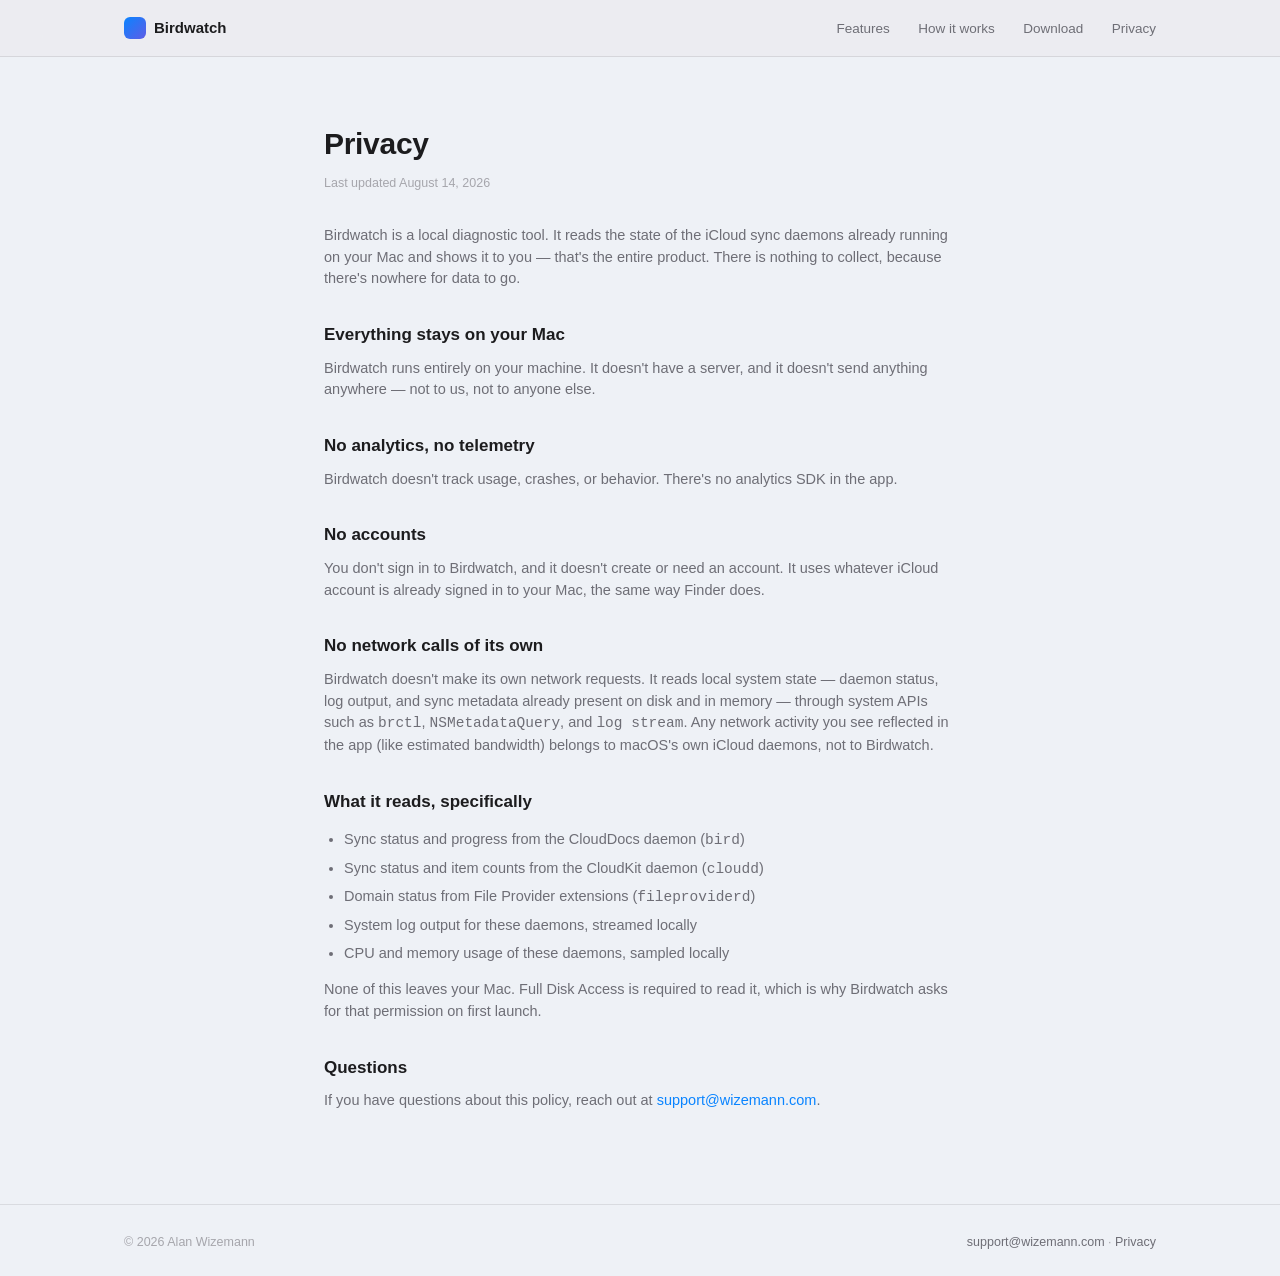
==== site/privacy.html @ 807b48af "Birdwatch — a macOS iCloud sync monitor Native SwiftUI utility (Swift 6.2, strict concurrency) that " ====
<!doctype html>
<html lang="en">
<head>
<meta charset="utf-8">
<meta name="viewport" content="width=device-width, initial-scale=1">
<title>Privacy — Birdwatch</title>
<meta name="description" content="Birdwatch's privacy policy: everything stays on your Mac, no analytics, no accounts, no network calls of its own.">
<link rel="stylesheet" href="styles.css">
</head>
<body>

<div class="topnav">
  <div class="wrap">
    <a class="brand" href="index.html">
      <span class="brand-mark"></span>
      Birdwatch
    </a>
    <nav>
      <a href="index.html#features">Features</a>
      <a href="index.html#honesty">How it works</a>
      <a href="index.html#download">Download</a>
      <a href="privacy.html">Privacy</a>
    </nav>
  </div>
</div>

<div class="doc">
  <h1>Privacy</h1>
  <p class="updated">Last updated August 14, 2026</p>

  <p>
    Birdwatch is a local diagnostic tool. It reads the state of the iCloud sync daemons already
    running on your Mac and shows it to you — that's the entire product. There is nothing to
    collect, because there's nowhere for data to go.
  </p>

  <h2>Everything stays on your Mac</h2>
  <p>
    Birdwatch runs entirely on your machine. It doesn't have a server, and it doesn't send
    anything anywhere — not to us, not to anyone else.
  </p>

  <h2>No analytics, no telemetry</h2>
  <p>
    Birdwatch doesn't track usage, crashes, or behavior. There's no analytics SDK in the app.
  </p>

  <h2>No accounts</h2>
  <p>
    You don't sign in to Birdwatch, and it doesn't create or need an account. It uses whatever
    iCloud account is already signed in to your Mac, the same way Finder does.
  </p>

  <h2>No network calls of its own</h2>
  <p>
    Birdwatch doesn't make its own network requests. It reads local system state — daemon
    status, log output, and sync metadata already present on disk and in memory — through
    system APIs such as <code>brctl</code>, <code>NSMetadataQuery</code>, and <code>log
    stream</code>. Any network activity you see reflected in the app (like estimated bandwidth)
    belongs to macOS's own iCloud daemons, not to Birdwatch.
  </p>

  <h2>What it reads, specifically</h2>
  <ul>
    <li>Sync status and progress from the CloudDocs daemon (<code>bird</code>)</li>
    <li>Sync status and item counts from the CloudKit daemon (<code>cloudd</code>)</li>
    <li>Domain status from File Provider extensions (<code>fileproviderd</code>)</li>
    <li>System log output for these daemons, streamed locally</li>
    <li>CPU and memory usage of these daemons, sampled locally</li>
  </ul>
  <p>
    None of this leaves your Mac. Full Disk Access is required to read it, which is why
    Birdwatch asks for that permission on first launch.
  </p>

  <h2>Questions</h2>
  <p>
    If you have questions about this policy, reach out at
    <a href="mailto:support@wizemann.com">support@wizemann.com</a>.
  </p>
</div>

<footer>
  <div class="wrap">
    <div>© 2026 Alan Wizemann</div>
    <div>
      <a href="mailto:support@wizemann.com">support@wizemann.com</a>
      · <a href="privacy.html">Privacy</a>
    </div>
  </div>
</footer>

</body>
</html>
---- site/styles.css ----
:root {
  --wall: #eef1f6;
  --win: #ffffff;
  --panel: rgba(236,236,240,.85);
  --fg: #1c1c1e;
  --fg2: #6e6e76;
  --fg3: #a6a6ac;
  --line: rgba(0,0,0,.09);
  --card: #ffffff;
  --cardline: rgba(0,0,0,.07);
  --hover: rgba(0,0,0,.05);
  --accent: #0a84ff;
  --accent-fg: #ffffff;
  --success: #34c759;
  --warning: #ff9f0a;
  --error: #ff453a;
  --console-bg: #0b0b0f;
  --shadow-card: 0 12px 30px -14px rgba(0,0,0,.18);
  --shadow-window: 0 32px 80px -20px rgba(0,0,0,.25);
  --radius-lg: 12px;
  --radius-md: 9px;
  --radius-sm: 6px;
  --font-sans: -apple-system, BlinkMacSystemFont, "Helvetica Neue", "Segoe UI", Arial, sans-serif;
  --font-mono: ui-monospace, Menlo, monospace;
}

@media (prefers-color-scheme: dark) {
  :root {
    --wall: #191922;
    --win: #1d1d21;
    --panel: rgba(38,38,42,.82);
    --fg: #f2f2f5;
    --fg2: #9a9aa0;
    --fg3: #68686e;
    --line: rgba(255,255,255,.09);
    --card: #28282d;
    --cardline: rgba(255,255,255,.08);
    --hover: rgba(255,255,255,.07);
    --shadow-card: 0 12px 30px -14px rgba(0,0,0,.5);
    --shadow-window: 0 32px 80px -20px rgba(0,0,0,.55);
  }
}

* { box-sizing: border-box; }

html, body {
  margin: 0;
  padding: 0;
}

body {
  font-family: var(--font-sans);
  background: var(--wall);
  color: var(--fg);
  line-height: 1.5;
  -webkit-font-smoothing: antialiased;
}

a { color: var(--accent); text-decoration: none; }
a:hover { text-decoration: underline; }

.wrap {
  max-width: 1080px;
  margin: 0 auto;
  padding: 0 24px;
}

/* Top nav */
.topnav {
  border-bottom: 0.5px solid var(--line);
  background: var(--panel);
  backdrop-filter: blur(20px);
  position: sticky;
  top: 0;
  z-index: 10;
}
.topnav .wrap {
  display: flex;
  align-items: center;
  justify-content: space-between;
  height: 56px;
}
.brand {
  display: flex;
  align-items: center;
  gap: 8px;
  font-weight: 700;
  font-size: 15px;
  color: var(--fg);
}
.brand:hover { text-decoration: none; }
.brand-mark {
  width: 22px;
  height: 22px;
  border-radius: 6px;
  background: linear-gradient(135deg, #0a84ff, #5e5ce6);
  flex-shrink: 0;
}
.topnav nav a {
  color: var(--fg2);
  font-size: 13.5px;
  font-weight: 500;
  margin-left: 24px;
}
.topnav nav a:hover { color: var(--fg); text-decoration: none; }

/* Hero */
.hero {
  padding: 72px 0 48px;
  text-align: center;
}
.hero h1 {
  font-size: clamp(32px, 5vw, 46px);
  font-weight: 700;
  letter-spacing: -0.5px;
  margin: 0 0 14px;
}
.hero .pitch {
  font-size: clamp(17px, 2.4vw, 20px);
  color: var(--fg2);
  font-weight: 500;
  margin: 0 auto 18px;
  max-width: 640px;
}
.hero p.sub {
  color: var(--fg2);
  max-width: 560px;
  margin: 0 auto 28px;
  font-size: 15px;
}
.hero-actions {
  display: flex;
  gap: 12px;
  justify-content: center;
  flex-wrap: wrap;
}

.btn {
  display: inline-flex;
  align-items: center;
  gap: 8px;
  padding: 11px 20px;
  border-radius: var(--radius-md);
  font-size: 14.5px;
  font-weight: 600;
  cursor: pointer;
  border: 0.5px solid transparent;
}
.btn:hover { text-decoration: none; }
.btn-primary {
  background: var(--accent);
  color: var(--accent-fg);
}
.btn-primary:hover { opacity: .92; }
.btn-secondary {
  background: var(--card);
  color: var(--fg);
  border-color: var(--cardline);
}
.btn-secondary:hover { background: var(--hover); }

/* Mock window illustration */
.mock-wrap {
  margin: 48px auto 0;
  max-width: 860px;
  filter: drop-shadow(0 0 0 transparent);
}
.mock-wrap svg {
  width: 100%;
  height: auto;
  display: block;
}

/* Sections */
section { padding: 56px 0; }
.section-head {
  text-align: center;
  max-width: 620px;
  margin: 0 auto 36px;
}
.section-head h2 {
  font-size: 28px;
  font-weight: 700;
  letter-spacing: -0.3px;
  margin: 0 0 10px;
}
.section-head p {
  color: var(--fg2);
  font-size: 15px;
  margin: 0;
}
.eyebrow {
  display: inline-block;
  font-size: 11px;
  font-weight: 700;
  letter-spacing: 0.5px;
  text-transform: uppercase;
  color: var(--accent);
  margin-bottom: 10px;
}

/* Feature grid */
.grid {
  display: grid;
  grid-template-columns: repeat(auto-fit, minmax(240px, 1fr));
  gap: 16px;
}
.card {
  background: var(--card);
  border: 0.5px solid var(--cardline);
  border-radius: var(--radius-lg);
  padding: 22px;
  box-shadow: var(--shadow-card);
}
.card .tile {
  width: 34px;
  height: 34px;
  border-radius: 9px;
  display: flex;
  align-items: center;
  justify-content: center;
  margin-bottom: 14px;
  color: #fff;
}
.card h3 {
  font-size: 15px;
  font-weight: 700;
  margin: 0 0 6px;
}
.card p {
  font-size: 13.5px;
  color: var(--fg2);
  margin: 0;
}
.badge {
  display: inline-block;
  font-size: 10px;
  font-weight: 700;
  letter-spacing: 0.4px;
  text-transform: uppercase;
  padding: 3px 7px;
  border-radius: 5px;
  margin-top: 10px;
}
.badge-blue { background: rgba(10,132,255,.14); color: var(--accent); }
.badge-purple { background: rgba(94,92,230,.14); color: #5e5ce6; }
.badge-teal { background: rgba(48,176,199,.14); color: #30b0c7; }

/* Honesty section */
.honesty {
  background: var(--win);
  border: 0.5px solid var(--line);
  border-radius: var(--radius-lg);
  padding: 40px;
  box-shadow: var(--shadow-window);
}
.honesty-grid {
  display: grid;
  grid-template-columns: 1fr 1fr 1fr;
  gap: 20px;
  margin-top: 24px;
}
.fidelity-row {
  border: 0.5px solid var(--cardline);
  border-radius: var(--radius-md);
  padding: 16px;
  background: var(--card);
}
.fidelity-row .dot {
  width: 8px;
  height: 8px;
  border-radius: 50%;
  display: inline-block;
  margin-right: 6px;
}
.fidelity-row h4 {
  font-size: 13.5px;
  font-weight: 700;
  margin: 0 0 6px;
  display: flex;
  align-items: center;
}
.fidelity-row p {
  font-size: 12.5px;
  color: var(--fg2);
  margin: 0;
}

/* Download */
.download-card {
  text-align: center;
  background: var(--win);
  border: 0.5px solid var(--line);
  border-radius: var(--radius-lg);
  padding: 48px 32px;
  box-shadow: var(--shadow-window);
}
.download-card h2 {
  font-size: 26px;
  margin: 0 0 10px;
  font-weight: 700;
}
.download-card p.req {
  color: var(--fg2);
  font-size: 13.5px;
  margin: 18px auto 0;
  max-width: 480px;
}
.explainer {
  margin: 22px auto 0;
  max-width: 560px;
  text-align: left;
  background: var(--card);
  border: 0.5px solid var(--cardline);
  border-radius: var(--radius-md);
  padding: 16px 18px;
  font-size: 13px;
  color: var(--fg2);
}
.explainer summary {
  cursor: pointer;
  font-weight: 600;
  color: var(--fg);
  font-size: 13.5px;
}
.explainer p { margin: 10px 0 0; }

/* Footer */
footer {
  border-top: 0.5px solid var(--line);
  padding: 28px 0;
  color: var(--fg3);
  font-size: 12.5px;
}
footer .wrap {
  display: flex;
  justify-content: space-between;
  align-items: center;
  flex-wrap: wrap;
  gap: 8px;
}
footer a { color: var(--fg2); }

/* Privacy page */
.doc {
  max-width: 680px;
  margin: 0 auto;
  padding: 64px 24px 80px;
}
.doc h1 {
  font-size: 30px;
  font-weight: 700;
  letter-spacing: -0.3px;
  margin: 0 0 8px;
}
.doc .updated {
  color: var(--fg3);
  font-size: 12.5px;
  margin-bottom: 32px;
}
.doc h2 {
  font-size: 17px;
  font-weight: 700;
  margin: 32px 0 10px;
}
.doc p {
  color: var(--fg2);
  font-size: 14.5px;
  margin: 0 0 12px;
}
.doc ul {
  color: var(--fg2);
  font-size: 14.5px;
  padding-left: 20px;
}
.doc li { margin-bottom: 6px; }

@media (max-width: 640px) {
  .honesty-grid { grid-template-columns: 1fr; }
  .honesty { padding: 28px 20px; }
  .hero { padding: 48px 0 32px; }
  footer .wrap { flex-direction: column; text-align: center; }
}
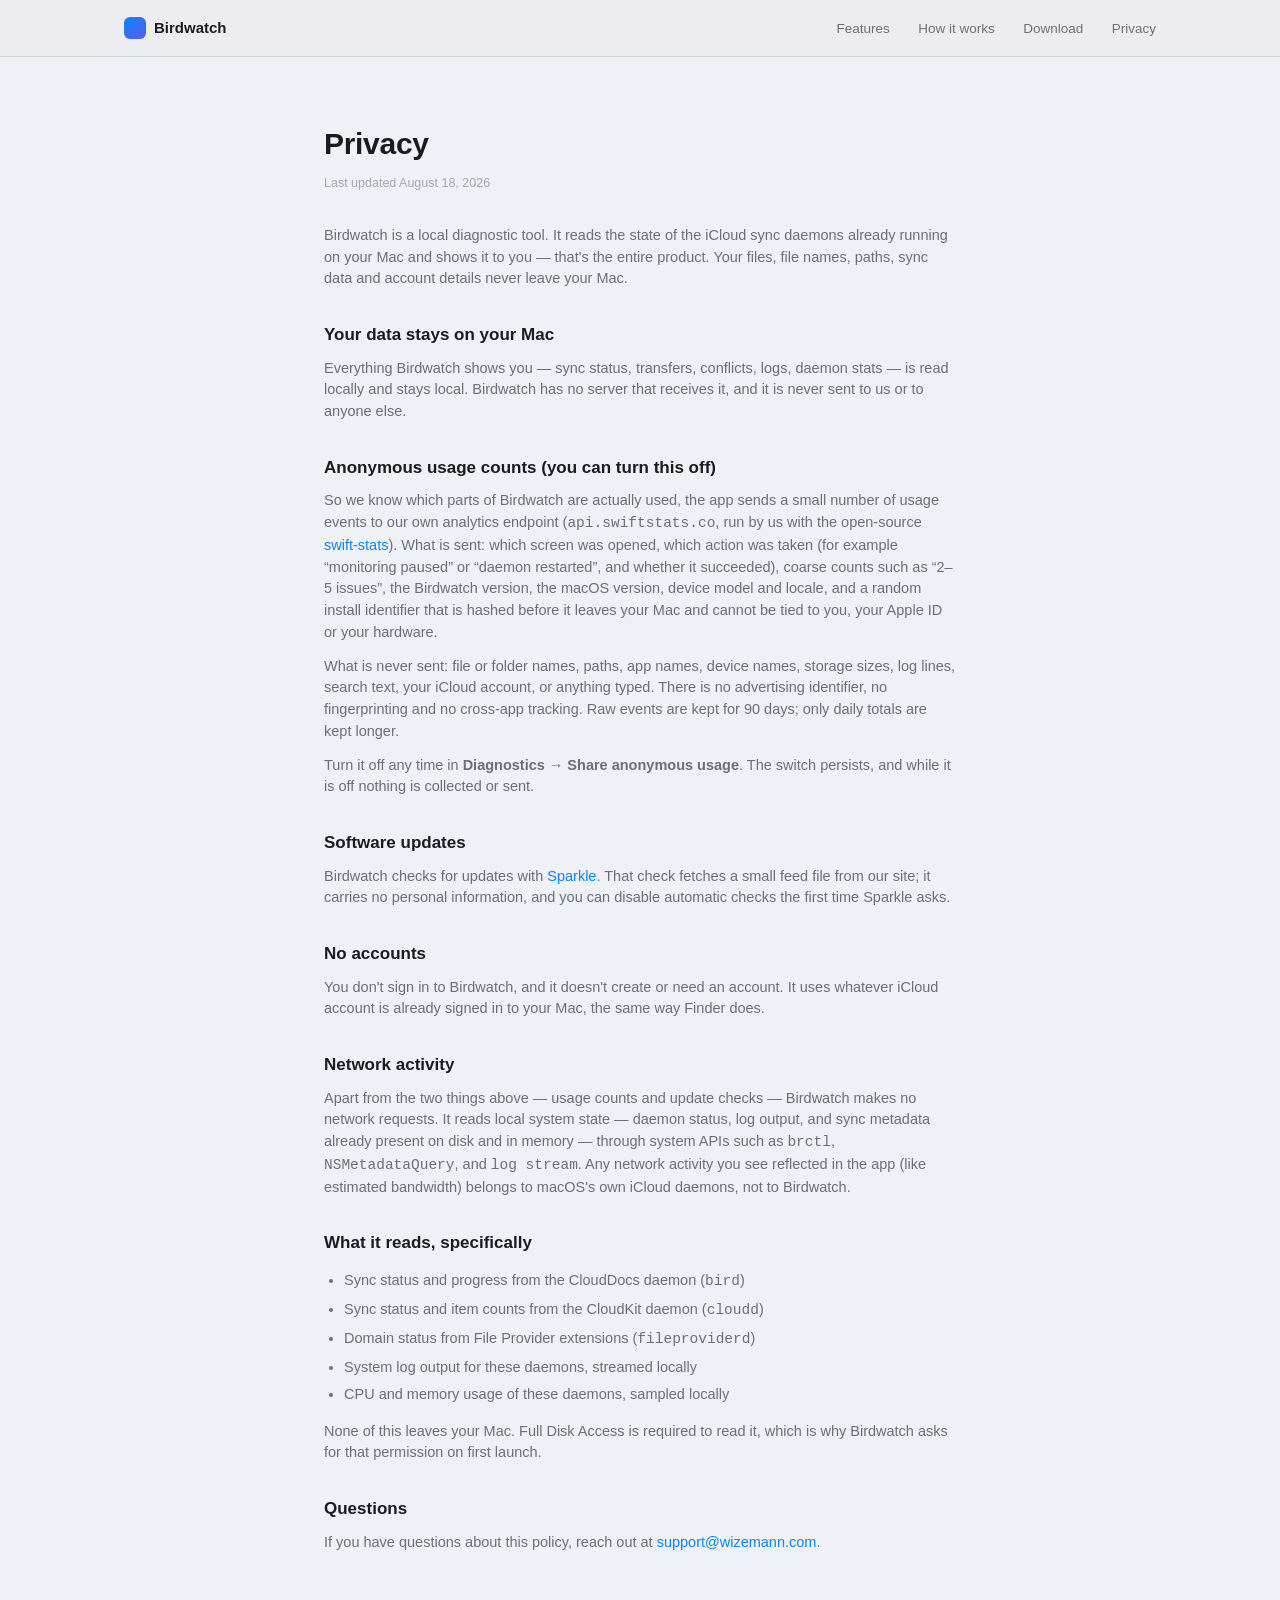
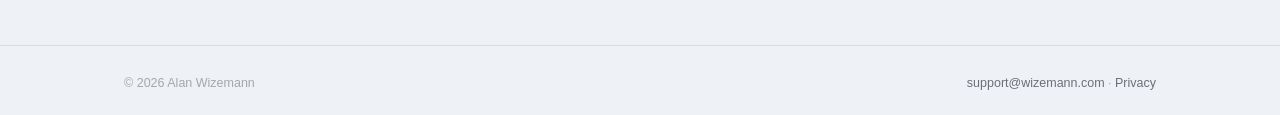
==== commit 50f33440: "Usage analytics via swift-stats (api.swiftstats.co) Adds privacy-first usage analytics behind an inj" ====
--- a/site/privacy.html
+++ b/site/privacy.html
@@ -4,7 +4,7 @@
 <meta charset="utf-8">
 <meta name="viewport" content="width=device-width, initial-scale=1">
 <title>Privacy — Birdwatch</title>
-<meta name="description" content="Birdwatch's privacy policy: everything stays on your Mac, no analytics, no accounts, no network calls of its own.">
+<meta name="description" content="Birdwatch's privacy policy: your sync data stays on your Mac, no accounts, and anonymous usage counts you can switch off.">
 <link rel="stylesheet" href="styles.css">
 </head>
 <body>
@@ -26,23 +26,48 @@
 
 <div class="doc">
   <h1>Privacy</h1>
-  <p class="updated">Last updated August 14, 2026</p>
+  <p class="updated">Last updated August 18, 2026</p>
 
   <p>
     Birdwatch is a local diagnostic tool. It reads the state of the iCloud sync daemons already
-    running on your Mac and shows it to you — that's the entire product. There is nothing to
-    collect, because there's nowhere for data to go.
+    running on your Mac and shows it to you — that's the entire product. Your files, file names,
+    paths, sync data and account details never leave your Mac.
   </p>
 
-  <h2>Everything stays on your Mac</h2>
+  <h2>Your data stays on your Mac</h2>
   <p>
-    Birdwatch runs entirely on your machine. It doesn't have a server, and it doesn't send
-    anything anywhere — not to us, not to anyone else.
+    Everything Birdwatch shows you — sync status, transfers, conflicts, logs, daemon stats — is
+    read locally and stays local. Birdwatch has no server that receives it, and it is never
+    sent to us or to anyone else.
   </p>
 
-  <h2>No analytics, no telemetry</h2>
+  <h2>Anonymous usage counts (you can turn this off)</h2>
   <p>
-    Birdwatch doesn't track usage, crashes, or behavior. There's no analytics SDK in the app.
+    So we know which parts of Birdwatch are actually used, the app sends a small number of
+    usage events to our own analytics endpoint (<code>api.swiftstats.co</code>, run by us with
+    the open-source <a href="https://github.com/awizemann/swift-stats">swift-stats</a>). What
+    is sent: which screen was opened, which action was taken (for example “monitoring paused”
+    or “daemon restarted”, and whether it succeeded), coarse counts such as “2–5 issues”, the
+    Birdwatch version, the macOS version, device model and locale, and a random install
+    identifier that is hashed before it leaves your Mac and cannot be tied to you, your Apple
+    ID or your hardware.
+  </p>
+  <p>
+    What is never sent: file or folder names, paths, app names, device names, storage sizes,
+    log lines, search text, your iCloud account, or anything typed. There is no advertising
+    identifier, no fingerprinting and no cross-app tracking. Raw events are kept for 90 days;
+    only daily totals are kept longer.
+  </p>
+  <p>
+    Turn it off any time in <strong>Diagnostics → Share anonymous usage</strong>. The switch
+    persists, and while it is off nothing is collected or sent.
+  </p>
+
+  <h2>Software updates</h2>
+  <p>
+    Birdwatch checks for updates with <a href="https://sparkle-project.org">Sparkle</a>. That
+    check fetches a small feed file from our site; it carries no personal information, and you
+    can disable automatic checks the first time Sparkle asks.
   </p>
 
   <h2>No accounts</h2>
@@ -51,13 +76,14 @@
     iCloud account is already signed in to your Mac, the same way Finder does.
   </p>
 
-  <h2>No network calls of its own</h2>
+  <h2>Network activity</h2>
   <p>
-    Birdwatch doesn't make its own network requests. It reads local system state — daemon
-    status, log output, and sync metadata already present on disk and in memory — through
-    system APIs such as <code>brctl</code>, <code>NSMetadataQuery</code>, and <code>log
-    stream</code>. Any network activity you see reflected in the app (like estimated bandwidth)
-    belongs to macOS's own iCloud daemons, not to Birdwatch.
+    Apart from the two things above — usage counts and update checks — Birdwatch makes no
+    network requests. It reads local system state — daemon status, log output, and sync
+    metadata already present on disk and in memory — through system APIs such as
+    <code>brctl</code>, <code>NSMetadataQuery</code>, and <code>log stream</code>. Any network
+    activity you see reflected in the app (like estimated bandwidth) belongs to macOS's own
+    iCloud daemons, not to Birdwatch.
   </p>
 
   <h2>What it reads, specifically</h2>
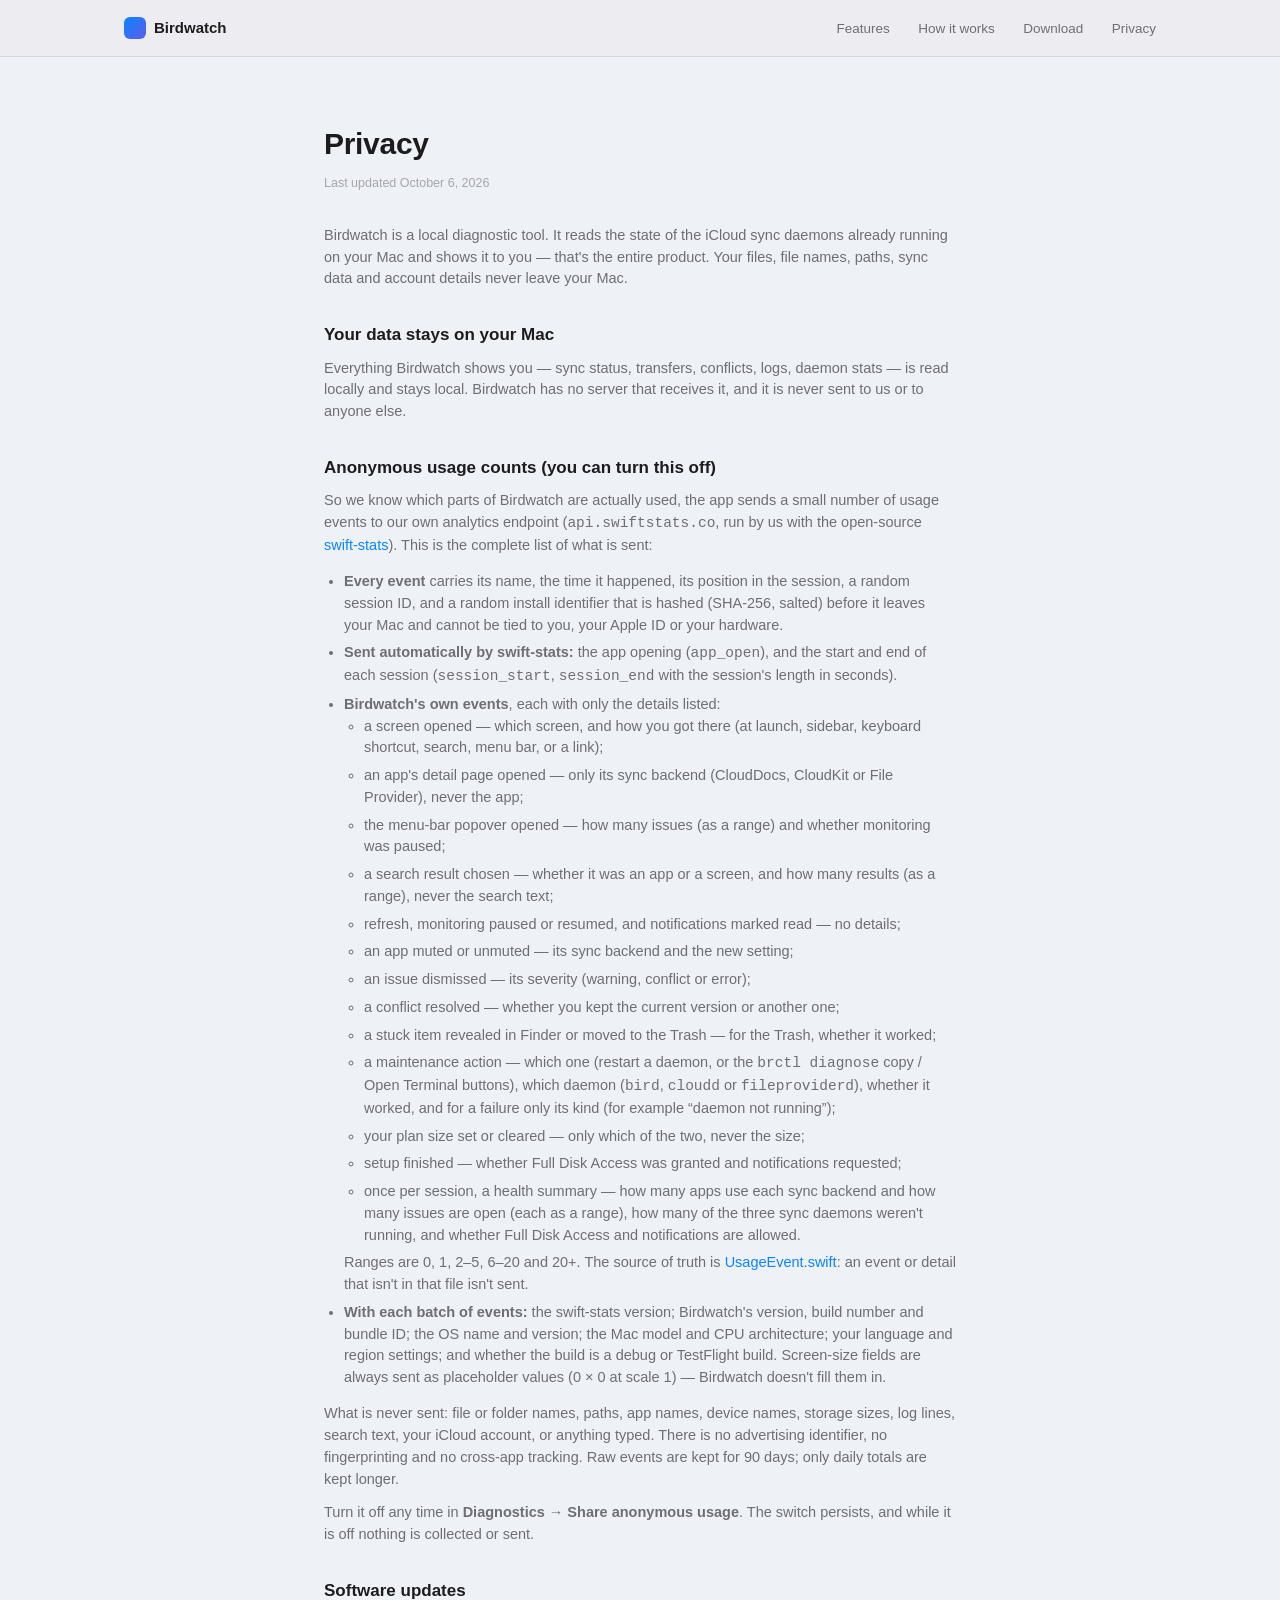
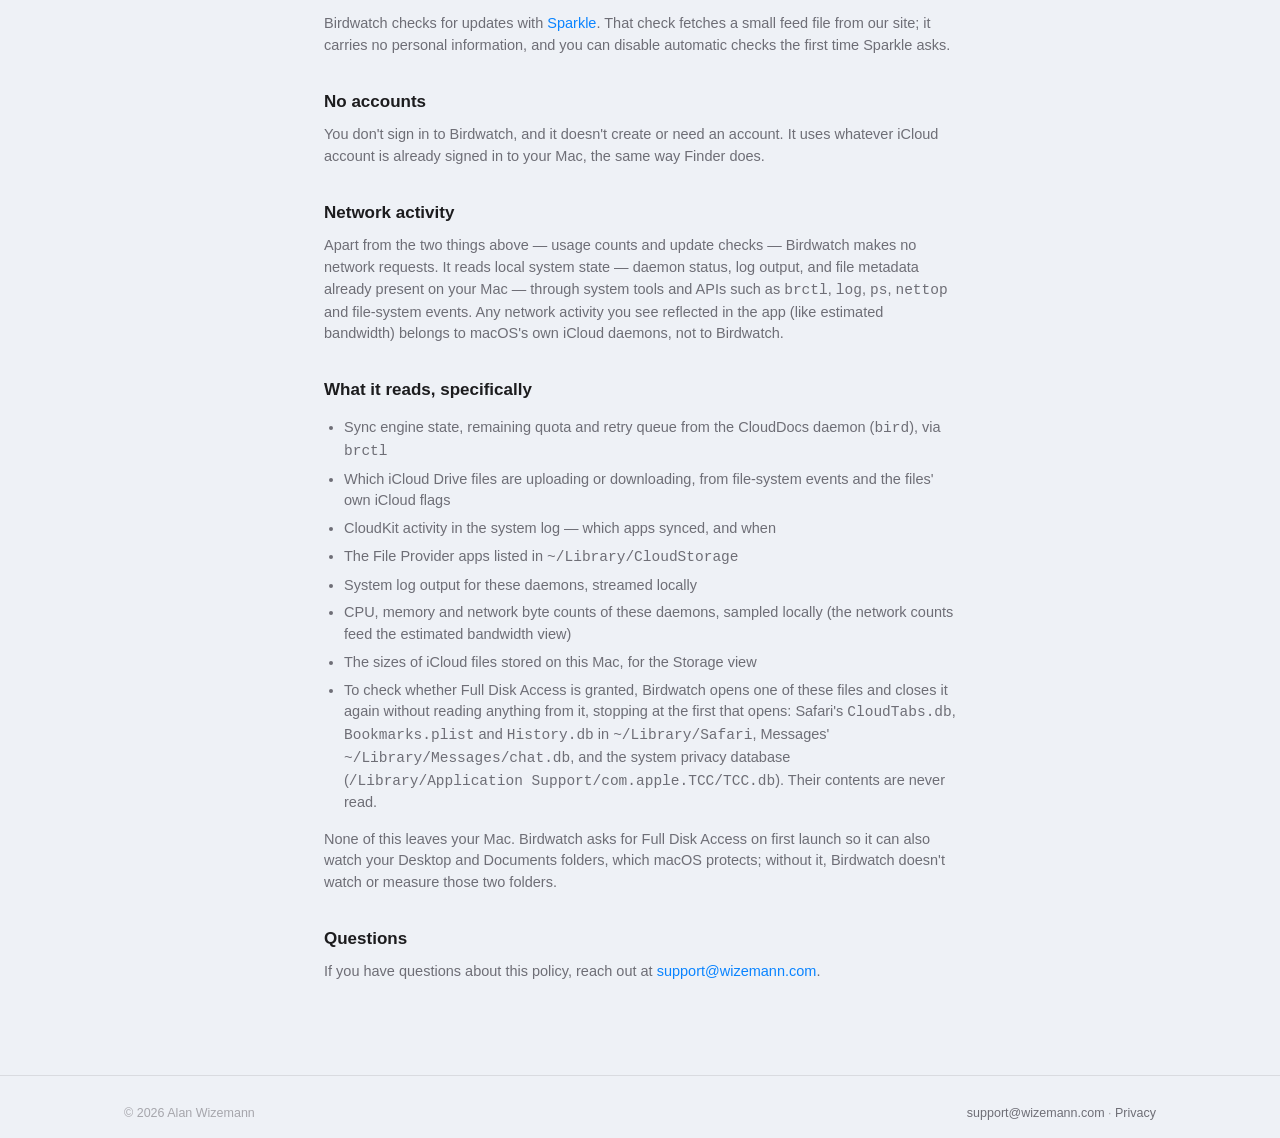
==== commit 6fc7d09e: "Say only what Birdwatch actually does, in the app, site and README The marketing site promised exact" ====
--- a/site/privacy.html
+++ b/site/privacy.html
@@ -26,7 +26,7 @@
 
 <div class="doc">
   <h1>Privacy</h1>
-  <p class="updated">Last updated August 18, 2026</p>
+  <p class="updated">Last updated October 6, 2026</p>
 
   <p>
     Birdwatch is a local diagnostic tool. It reads the state of the iCloud sync daemons already
@@ -45,13 +45,54 @@
   <p>
     So we know which parts of Birdwatch are actually used, the app sends a small number of
     usage events to our own analytics endpoint (<code>api.swiftstats.co</code>, run by us with
-    the open-source <a href="https://github.com/awizemann/swift-stats">swift-stats</a>). What
-    is sent: which screen was opened, which action was taken (for example “monitoring paused”
-    or “daemon restarted”, and whether it succeeded), coarse counts such as “2–5 issues”, the
-    Birdwatch version, the macOS version, device model and locale, and a random install
-    identifier that is hashed before it leaves your Mac and cannot be tied to you, your Apple
-    ID or your hardware.
+    the open-source <a href="https://github.com/awizemann/swift-stats">swift-stats</a>). This
+    is the complete list of what is sent:
   </p>
+  <ul>
+    <li><strong>Every event</strong> carries its name, the time it happened, its position in
+      the session, a random session ID, and a random install identifier that is hashed (SHA-256,
+      salted) before it leaves your Mac and cannot be tied to you, your Apple ID or your
+      hardware.</li>
+    <li><strong>Sent automatically by swift-stats:</strong> the app opening
+      (<code>app_open</code>), and the start and end of each session (<code>session_start</code>,
+      <code>session_end</code> with the session's length in seconds).</li>
+    <li><strong>Birdwatch's own events</strong>, each with only the details listed:
+      <ul>
+        <li>a screen opened — which screen, and how you got there (at launch, sidebar,
+          keyboard shortcut, search, menu bar, or a link);</li>
+        <li>an app's detail page opened — only its sync backend (CloudDocs, CloudKit or File
+          Provider), never the app;</li>
+        <li>the menu-bar popover opened — how many issues (as a range) and whether monitoring
+          was paused;</li>
+        <li>a search result chosen — whether it was an app or a screen, and how many results
+          (as a range), never the search text;</li>
+        <li>refresh, monitoring paused or resumed, and notifications marked read — no
+          details;</li>
+        <li>an app muted or unmuted — its sync backend and the new setting;</li>
+        <li>an issue dismissed — its severity (warning, conflict or error);</li>
+        <li>a conflict resolved — whether you kept the current version or another one;</li>
+        <li>a stuck item revealed in Finder or moved to the Trash — for the Trash, whether it
+          worked;</li>
+        <li>a maintenance action — which one (restart a daemon, or the <code>brctl
+          diagnose</code> copy / Open Terminal buttons), which daemon (<code>bird</code>,
+          <code>cloudd</code> or <code>fileproviderd</code>), whether it worked, and for a
+          failure only its kind (for example “daemon not running”);</li>
+        <li>your plan size set or cleared — only which of the two, never the size;</li>
+        <li>setup finished — whether Full Disk Access was granted and notifications
+          requested;</li>
+        <li>once per session, a health summary — how many apps use each sync backend and how
+          many issues are open (each as a range), how many of the three sync daemons weren't
+          running, and whether Full Disk Access and notifications are allowed.</li>
+      </ul>
+      Ranges are 0, 1, 2–5, 6–20 and 20+. The source of truth is
+      <a href="https://github.com/awizemann/birdwatch/blob/main/Birdwatch/Analytics/UsageEvent.swift">UsageEvent.swift</a>:
+      an event or detail that isn't in that file isn't sent.</li>
+    <li><strong>With each batch of events:</strong> the swift-stats version; Birdwatch's
+      version, build number and bundle ID; the OS name and version; the Mac model and CPU
+      architecture; your language and region settings; and whether the build is a debug or
+      TestFlight build. Screen-size fields are always sent as placeholder values (0 × 0 at
+      scale 1) — Birdwatch doesn't fill them in.</li>
+  </ul>
   <p>
     What is never sent: file or folder names, paths, app names, device names, storage sizes,
     log lines, search text, your iCloud account, or anything typed. There is no advertising
@@ -79,24 +120,38 @@
   <h2>Network activity</h2>
   <p>
     Apart from the two things above — usage counts and update checks — Birdwatch makes no
-    network requests. It reads local system state — daemon status, log output, and sync
-    metadata already present on disk and in memory — through system APIs such as
-    <code>brctl</code>, <code>NSMetadataQuery</code>, and <code>log stream</code>. Any network
+    network requests. It reads local system state — daemon status, log output, and file
+    metadata already present on your Mac — through system tools and APIs such as
+    <code>brctl</code>, <code>log</code>, <code>ps</code>, <code>nettop</code> and file-system
+    events. Any network
     activity you see reflected in the app (like estimated bandwidth) belongs to macOS's own
     iCloud daemons, not to Birdwatch.
   </p>
 
   <h2>What it reads, specifically</h2>
   <ul>
-    <li>Sync status and progress from the CloudDocs daemon (<code>bird</code>)</li>
-    <li>Sync status and item counts from the CloudKit daemon (<code>cloudd</code>)</li>
-    <li>Domain status from File Provider extensions (<code>fileproviderd</code>)</li>
+    <li>Sync engine state, remaining quota and retry queue from the CloudDocs daemon
+      (<code>bird</code>), via <code>brctl</code></li>
+    <li>Which iCloud Drive files are uploading or downloading, from file-system events and
+      the files' own iCloud flags</li>
+    <li>CloudKit activity in the system log — which apps synced, and when</li>
+    <li>The File Provider apps listed in <code>~/Library/CloudStorage</code></li>
     <li>System log output for these daemons, streamed locally</li>
-    <li>CPU and memory usage of these daemons, sampled locally</li>
+    <li>CPU, memory and network byte counts of these daemons, sampled locally (the network
+      counts feed the estimated bandwidth view)</li>
+    <li>The sizes of iCloud files stored on this Mac, for the Storage view</li>
+    <li>To check whether Full Disk Access is granted, Birdwatch opens one of these files and
+      closes it again without reading anything from it, stopping at the first that opens:
+      Safari's <code>CloudTabs.db</code>, <code>Bookmarks.plist</code> and
+      <code>History.db</code> in <code>~/Library/Safari</code>, Messages'
+      <code>~/Library/Messages/chat.db</code>, and the system privacy database
+      (<code>/Library/Application Support/com.apple.TCC/TCC.db</code>). Their contents are never
+      read.</li>
   </ul>
   <p>
-    None of this leaves your Mac. Full Disk Access is required to read it, which is why
-    Birdwatch asks for that permission on first launch.
+    None of this leaves your Mac. Birdwatch asks for Full Disk Access on first launch so it
+    can also watch your Desktop and Documents folders, which macOS protects; without it,
+    Birdwatch doesn't watch or measure those two folders.
   </p>
 
   <h2>Questions</h2>
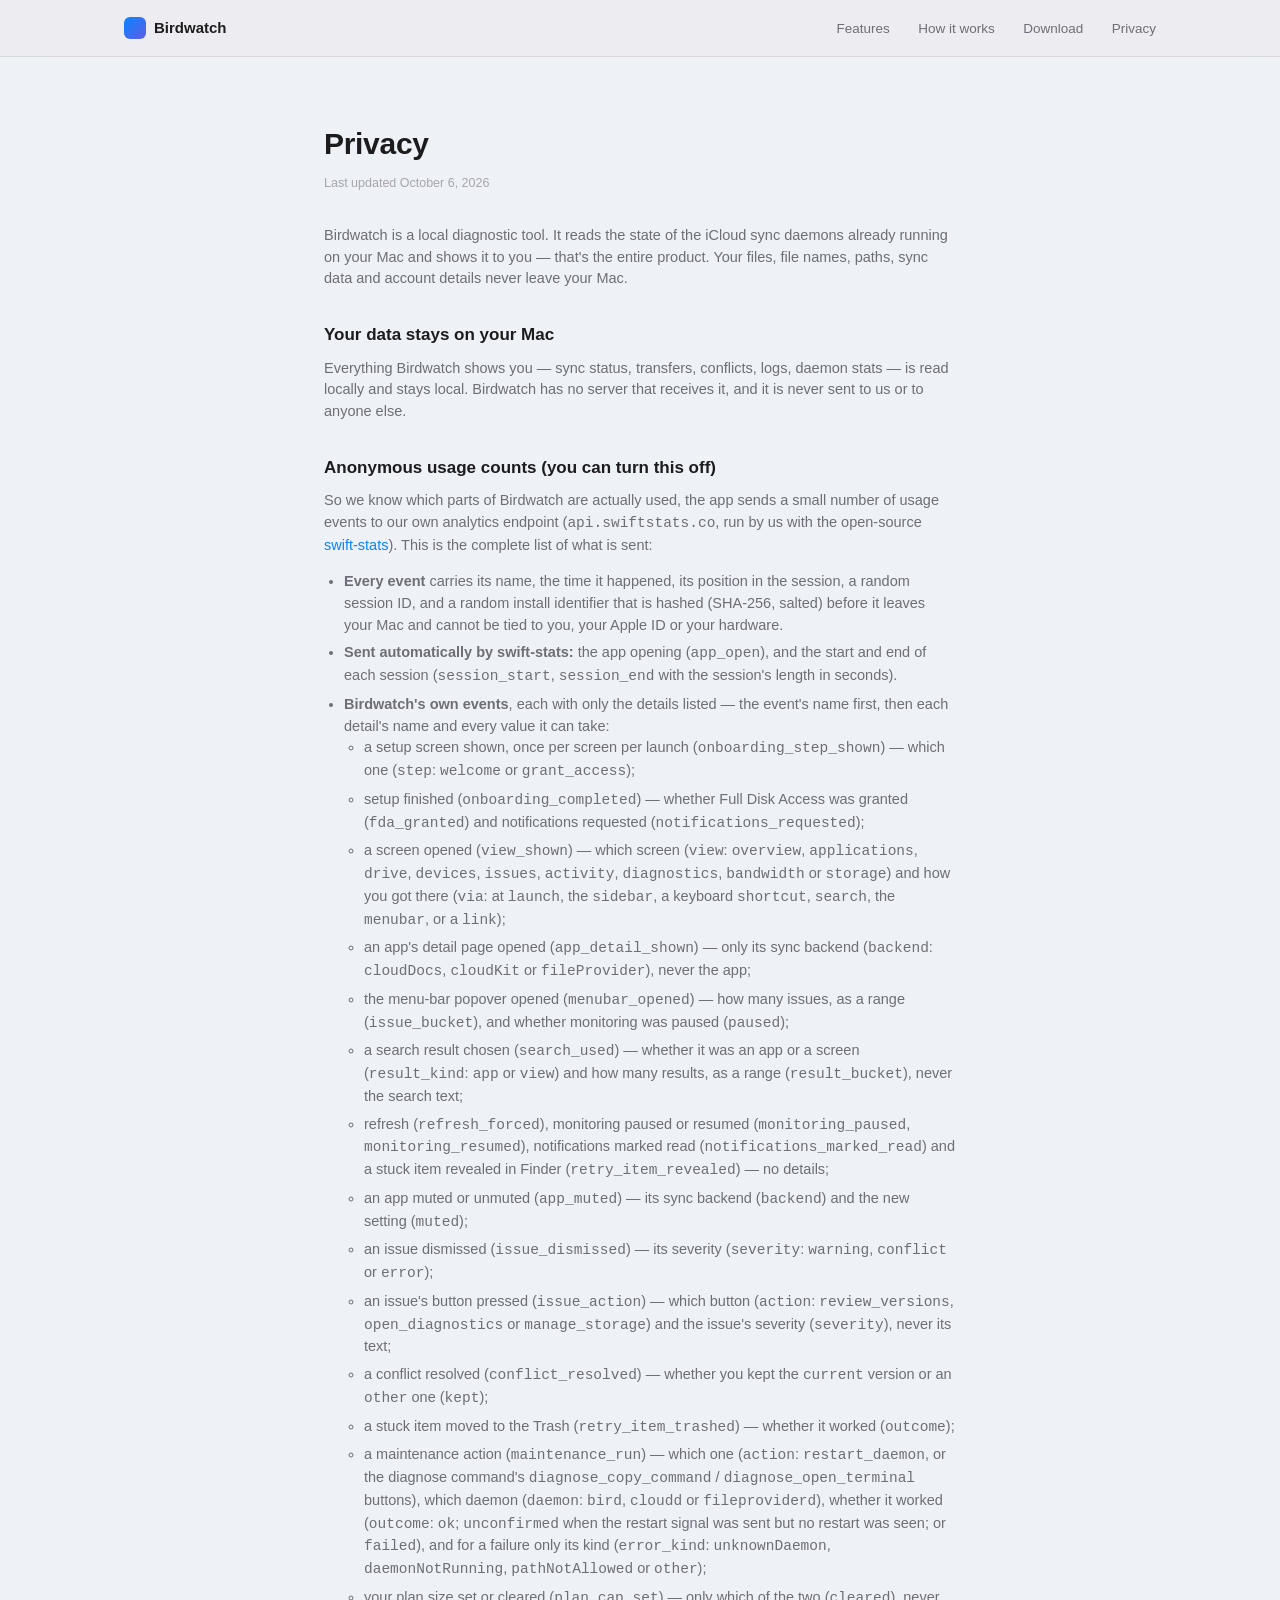
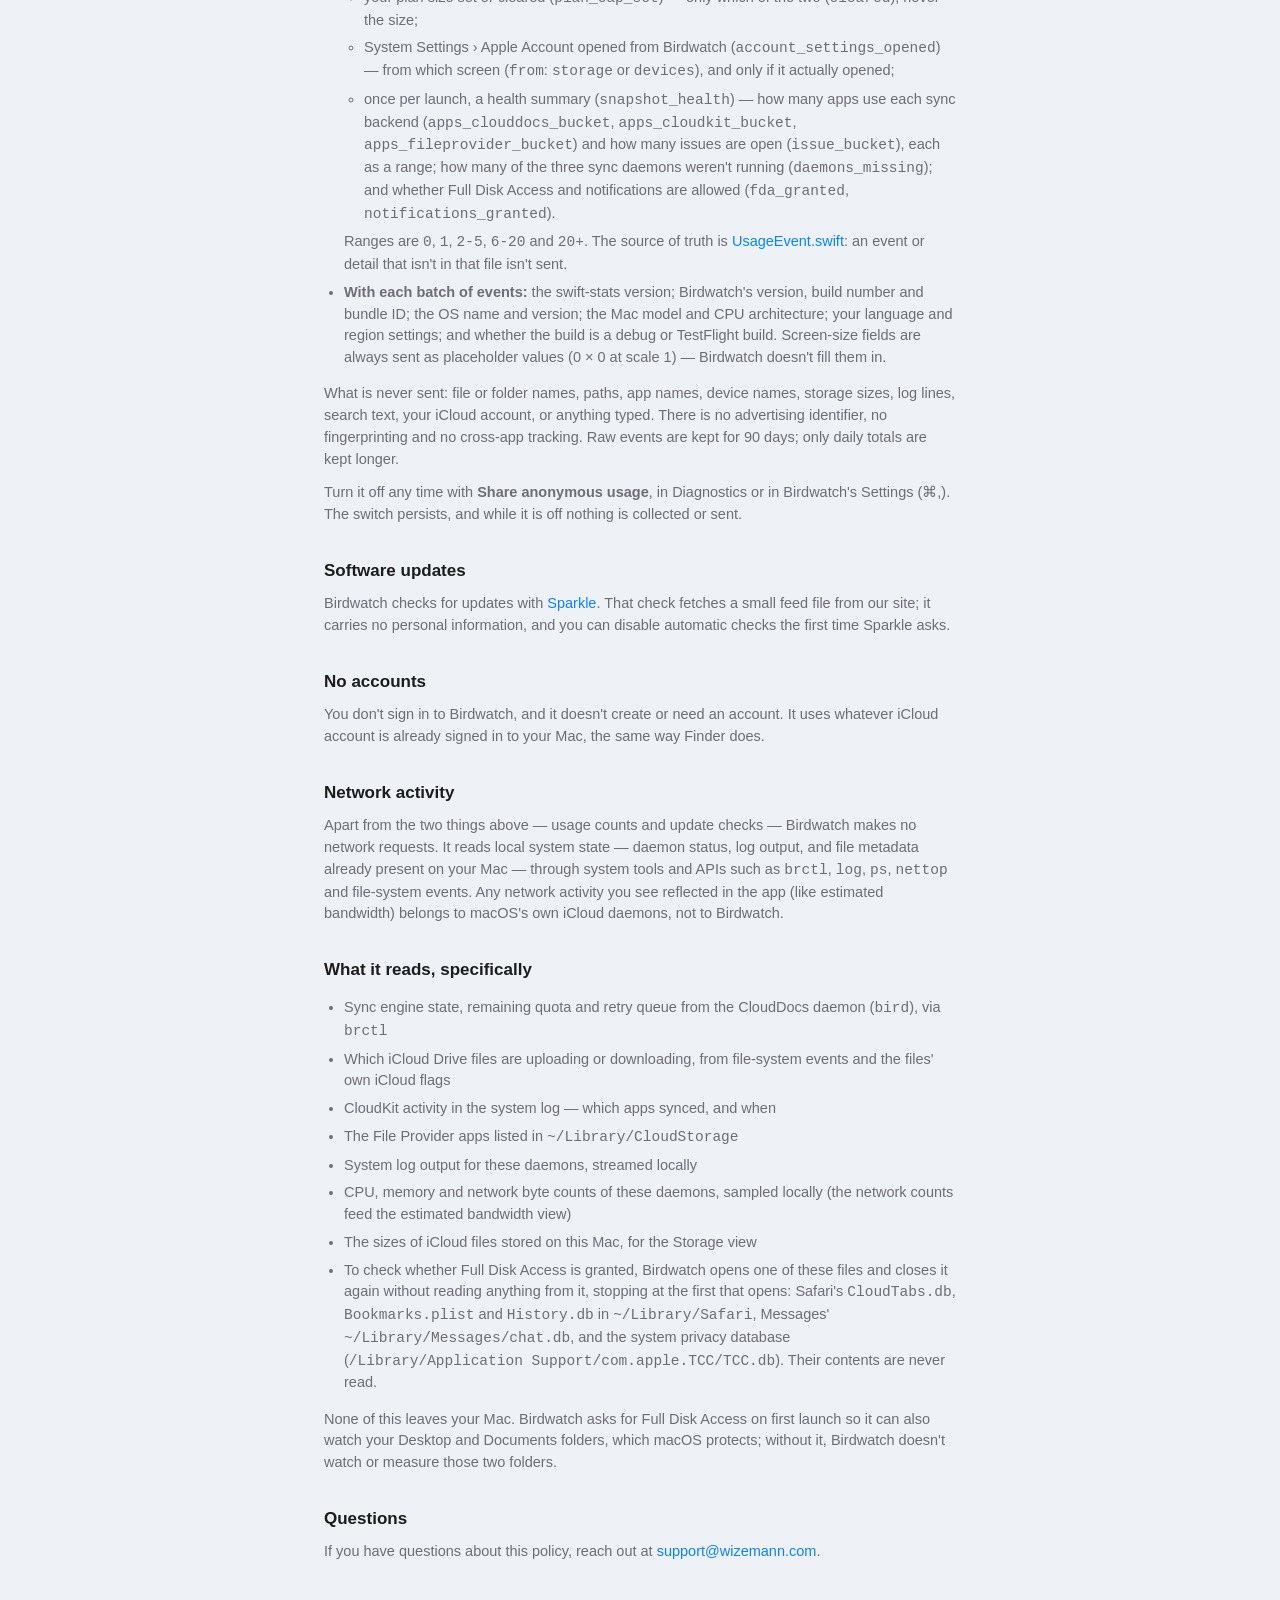
==== commit 9ed4a24a: "Fold in analytics-remedies: unconfirmed restarts and the issue/onboarding events From the analytics-" ====
--- a/site/privacy.html
+++ b/site/privacy.html
@@ -56,35 +56,75 @@
     <li><strong>Sent automatically by swift-stats:</strong> the app opening
       (<code>app_open</code>), and the start and end of each session (<code>session_start</code>,
       <code>session_end</code> with the session's length in seconds).</li>
-    <li><strong>Birdwatch's own events</strong>, each with only the details listed:
+    <li><strong>Birdwatch's own events</strong>, each with only the details listed — the
+      event's name first, then each detail's name and every value it can take:
+      <!-- usage-events: every code in this list is an event name, a detail name or a detail
+           value from UsageEvent.swift, and the app's tests check the two match exactly. -->
       <ul>
-        <li>a screen opened — which screen, and how you got there (at launch, sidebar,
-          keyboard shortcut, search, menu bar, or a link);</li>
-        <li>an app's detail page opened — only its sync backend (CloudDocs, CloudKit or File
-          Provider), never the app;</li>
-        <li>the menu-bar popover opened — how many issues (as a range) and whether monitoring
-          was paused;</li>
-        <li>a search result chosen — whether it was an app or a screen, and how many results
-          (as a range), never the search text;</li>
-        <li>refresh, monitoring paused or resumed, and notifications marked read — no
-          details;</li>
-        <li>an app muted or unmuted — its sync backend and the new setting;</li>
-        <li>an issue dismissed — its severity (warning, conflict or error);</li>
-        <li>a conflict resolved — whether you kept the current version or another one;</li>
-        <li>a stuck item revealed in Finder or moved to the Trash — for the Trash, whether it
-          worked;</li>
-        <li>a maintenance action — which one (restart a daemon, or the <code>brctl
-          diagnose</code> copy / Open Terminal buttons), which daemon (<code>bird</code>,
-          <code>cloudd</code> or <code>fileproviderd</code>), whether it worked, and for a
-          failure only its kind (for example “daemon not running”);</li>
-        <li>your plan size set or cleared — only which of the two, never the size;</li>
-        <li>setup finished — whether Full Disk Access was granted and notifications
-          requested;</li>
-        <li>once per session, a health summary — how many apps use each sync backend and how
-          many issues are open (each as a range), how many of the three sync daemons weren't
-          running, and whether Full Disk Access and notifications are allowed.</li>
+        <li>a setup screen shown, once per screen per launch (<code>onboarding_step_shown</code>)
+          — which one (<code>step</code>: <code>welcome</code> or <code>grant_access</code>);</li>
+        <li>setup finished (<code>onboarding_completed</code>) — whether Full Disk Access was
+          granted (<code>fda_granted</code>) and notifications requested
+          (<code>notifications_requested</code>);</li>
+        <li>a screen opened (<code>view_shown</code>) — which screen (<code>view</code>:
+          <code>overview</code>, <code>applications</code>, <code>drive</code>,
+          <code>devices</code>, <code>issues</code>, <code>activity</code>,
+          <code>diagnostics</code>, <code>bandwidth</code> or <code>storage</code>) and how you
+          got there (<code>via</code>: at <code>launch</code>, the <code>sidebar</code>, a
+          keyboard <code>shortcut</code>, <code>search</code>, the <code>menubar</code>, or a
+          <code>link</code>);</li>
+        <li>an app's detail page opened (<code>app_detail_shown</code>) — only its sync backend
+          (<code>backend</code>: <code>cloudDocs</code>, <code>cloudKit</code> or
+          <code>fileProvider</code>), never the app;</li>
+        <li>the menu-bar popover opened (<code>menubar_opened</code>) — how many issues, as a
+          range (<code>issue_bucket</code>), and whether monitoring was paused
+          (<code>paused</code>);</li>
+        <li>a search result chosen (<code>search_used</code>) — whether it was an app or a
+          screen (<code>result_kind</code>: <code>app</code> or <code>view</code>) and how many
+          results, as a range (<code>result_bucket</code>), never the search text;</li>
+        <li>refresh (<code>refresh_forced</code>), monitoring paused or resumed
+          (<code>monitoring_paused</code>, <code>monitoring_resumed</code>), notifications
+          marked read (<code>notifications_marked_read</code>) and a stuck item revealed in
+          Finder (<code>retry_item_revealed</code>) — no details;</li>
+        <li>an app muted or unmuted (<code>app_muted</code>) — its sync backend
+          (<code>backend</code>) and the new setting (<code>muted</code>);</li>
+        <li>an issue dismissed (<code>issue_dismissed</code>) — its severity
+          (<code>severity</code>: <code>warning</code>, <code>conflict</code> or
+          <code>error</code>);</li>
+        <li>an issue's button pressed (<code>issue_action</code>) — which button
+          (<code>action</code>: <code>review_versions</code>, <code>open_diagnostics</code> or
+          <code>manage_storage</code>) and the issue's severity (<code>severity</code>), never
+          its text;</li>
+        <li>a conflict resolved (<code>conflict_resolved</code>) — whether you kept the
+          <code>current</code> version or an <code>other</code> one (<code>kept</code>);</li>
+        <li>a stuck item moved to the Trash (<code>retry_item_trashed</code>) — whether it
+          worked (<code>outcome</code>);</li>
+        <li>a maintenance action (<code>maintenance_run</code>) — which one
+          (<code>action</code>: <code>restart_daemon</code>, or the diagnose command's
+          <code>diagnose_copy_command</code> / <code>diagnose_open_terminal</code> buttons),
+          which daemon (<code>daemon</code>: <code>bird</code>, <code>cloudd</code> or
+          <code>fileproviderd</code>), whether it worked (<code>outcome</code>: <code>ok</code>;
+          <code>unconfirmed</code> when the restart signal was sent but no restart was seen; or
+          <code>failed</code>), and for a failure only its kind (<code>error_kind</code>:
+          <code>unknownDaemon</code>, <code>daemonNotRunning</code>, <code>pathNotAllowed</code>
+          or <code>other</code>);</li>
+        <li>your plan size set or cleared (<code>plan_cap_set</code>) — only which of the two
+          (<code>cleared</code>), never the size;</li>
+        <li>System Settings › Apple Account opened from Birdwatch
+          (<code>account_settings_opened</code>) — from which screen (<code>from</code>:
+          <code>storage</code> or <code>devices</code>), and only if it actually opened;</li>
+        <li>once per launch, a health summary (<code>snapshot_health</code>) — how many apps use
+          each sync backend (<code>apps_clouddocs_bucket</code>,
+          <code>apps_cloudkit_bucket</code>, <code>apps_fileprovider_bucket</code>) and how many
+          issues are open (<code>issue_bucket</code>), each as a range; how many of the three
+          sync daemons weren't running (<code>daemons_missing</code>); and whether Full Disk
+          Access and notifications are allowed (<code>fda_granted</code>,
+          <code>notifications_granted</code>).</li>
       </ul>
-      Ranges are 0, 1, 2–5, 6–20 and 20+. The source of truth is
+      Ranges are <code>0</code>, <code>1</code>, <code>2-5</code>, <code>6-20</code> and
+      <code>20+</code>.
+      <!-- /usage-events -->
+      The source of truth is
       <a href="https://github.com/awizemann/birdwatch/blob/main/Birdwatch/Analytics/UsageEvent.swift">UsageEvent.swift</a>:
       an event or detail that isn't in that file isn't sent.</li>
     <li><strong>With each batch of events:</strong> the swift-stats version; Birdwatch's
@@ -100,7 +140,7 @@
     only daily totals are kept longer.
   </p>
   <p>
-    Turn it off any time in <strong>Diagnostics → Share anonymous usage</strong>. The switch
+    Turn it off any time with <strong>Share anonymous usage</strong>, in Diagnostics or in Birdwatch's Settings (⌘,). The switch
     persists, and while it is off nothing is collected or sent.
   </p>
 
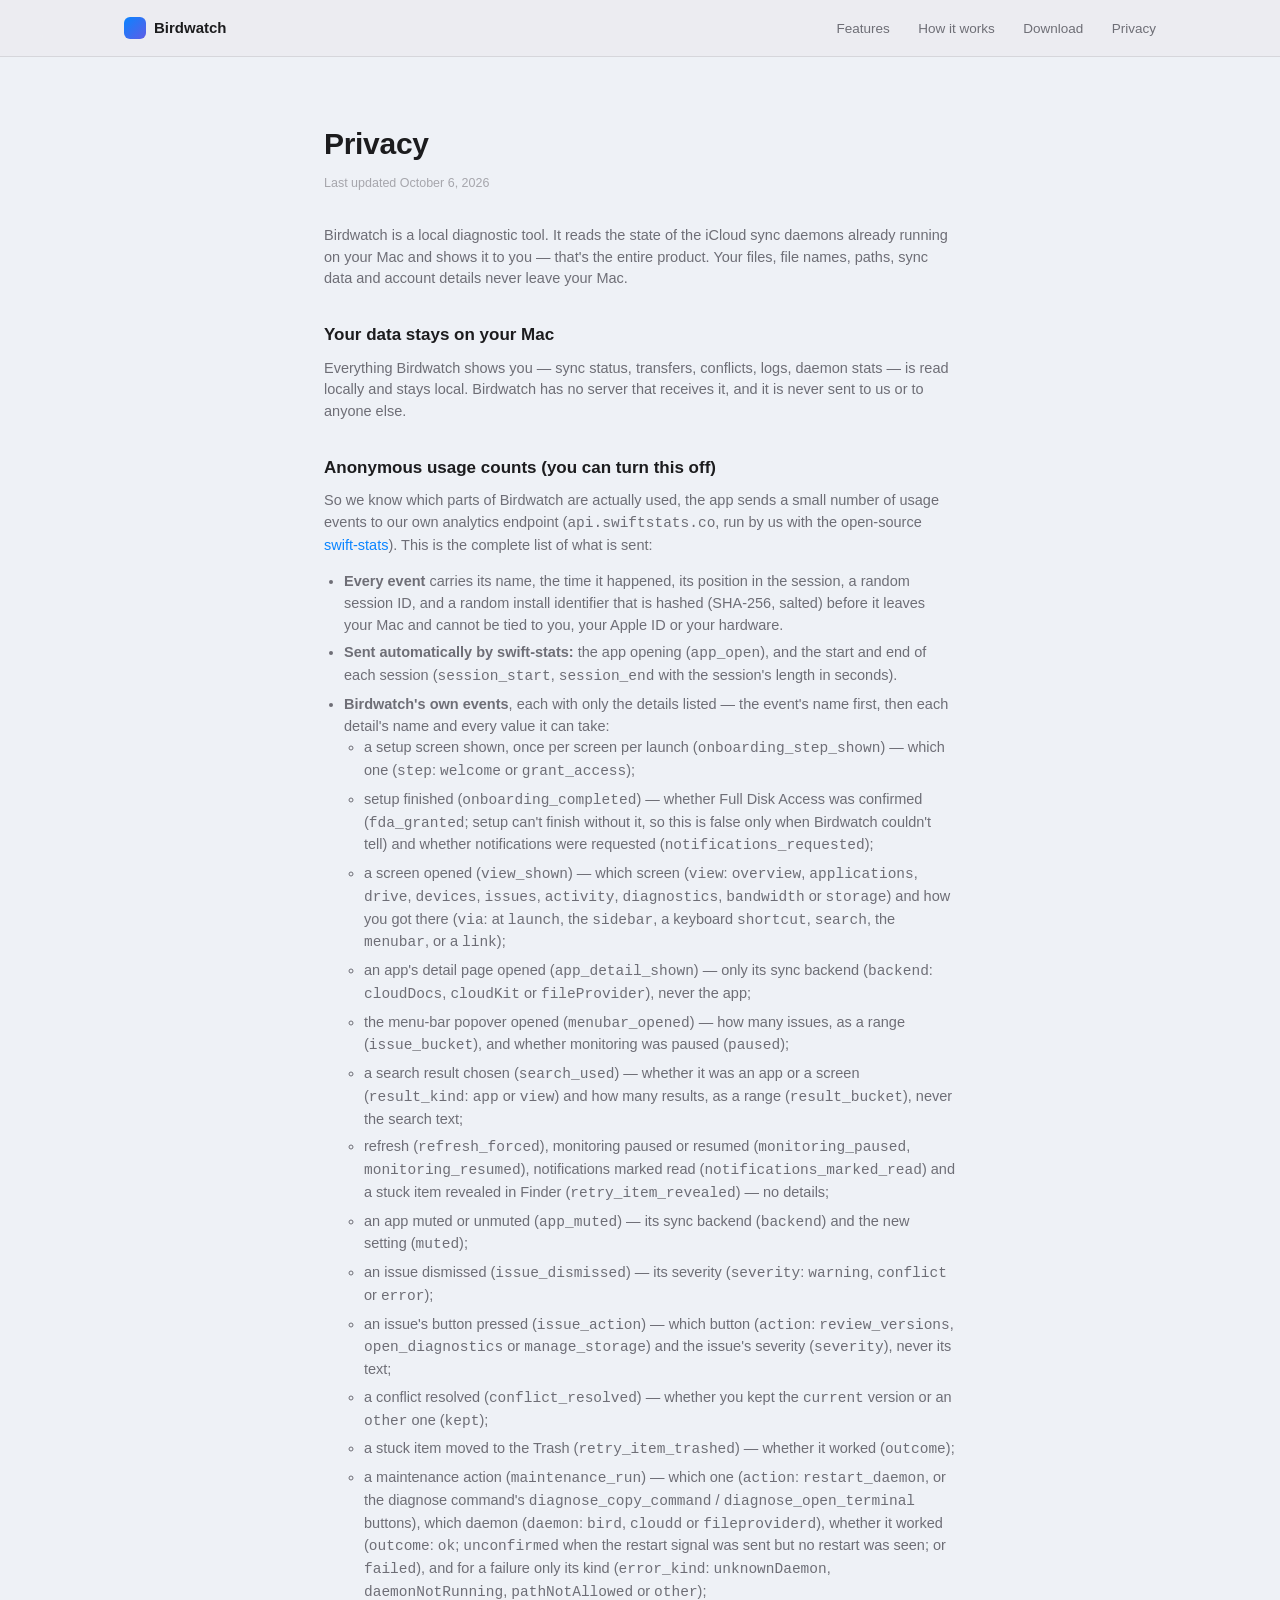
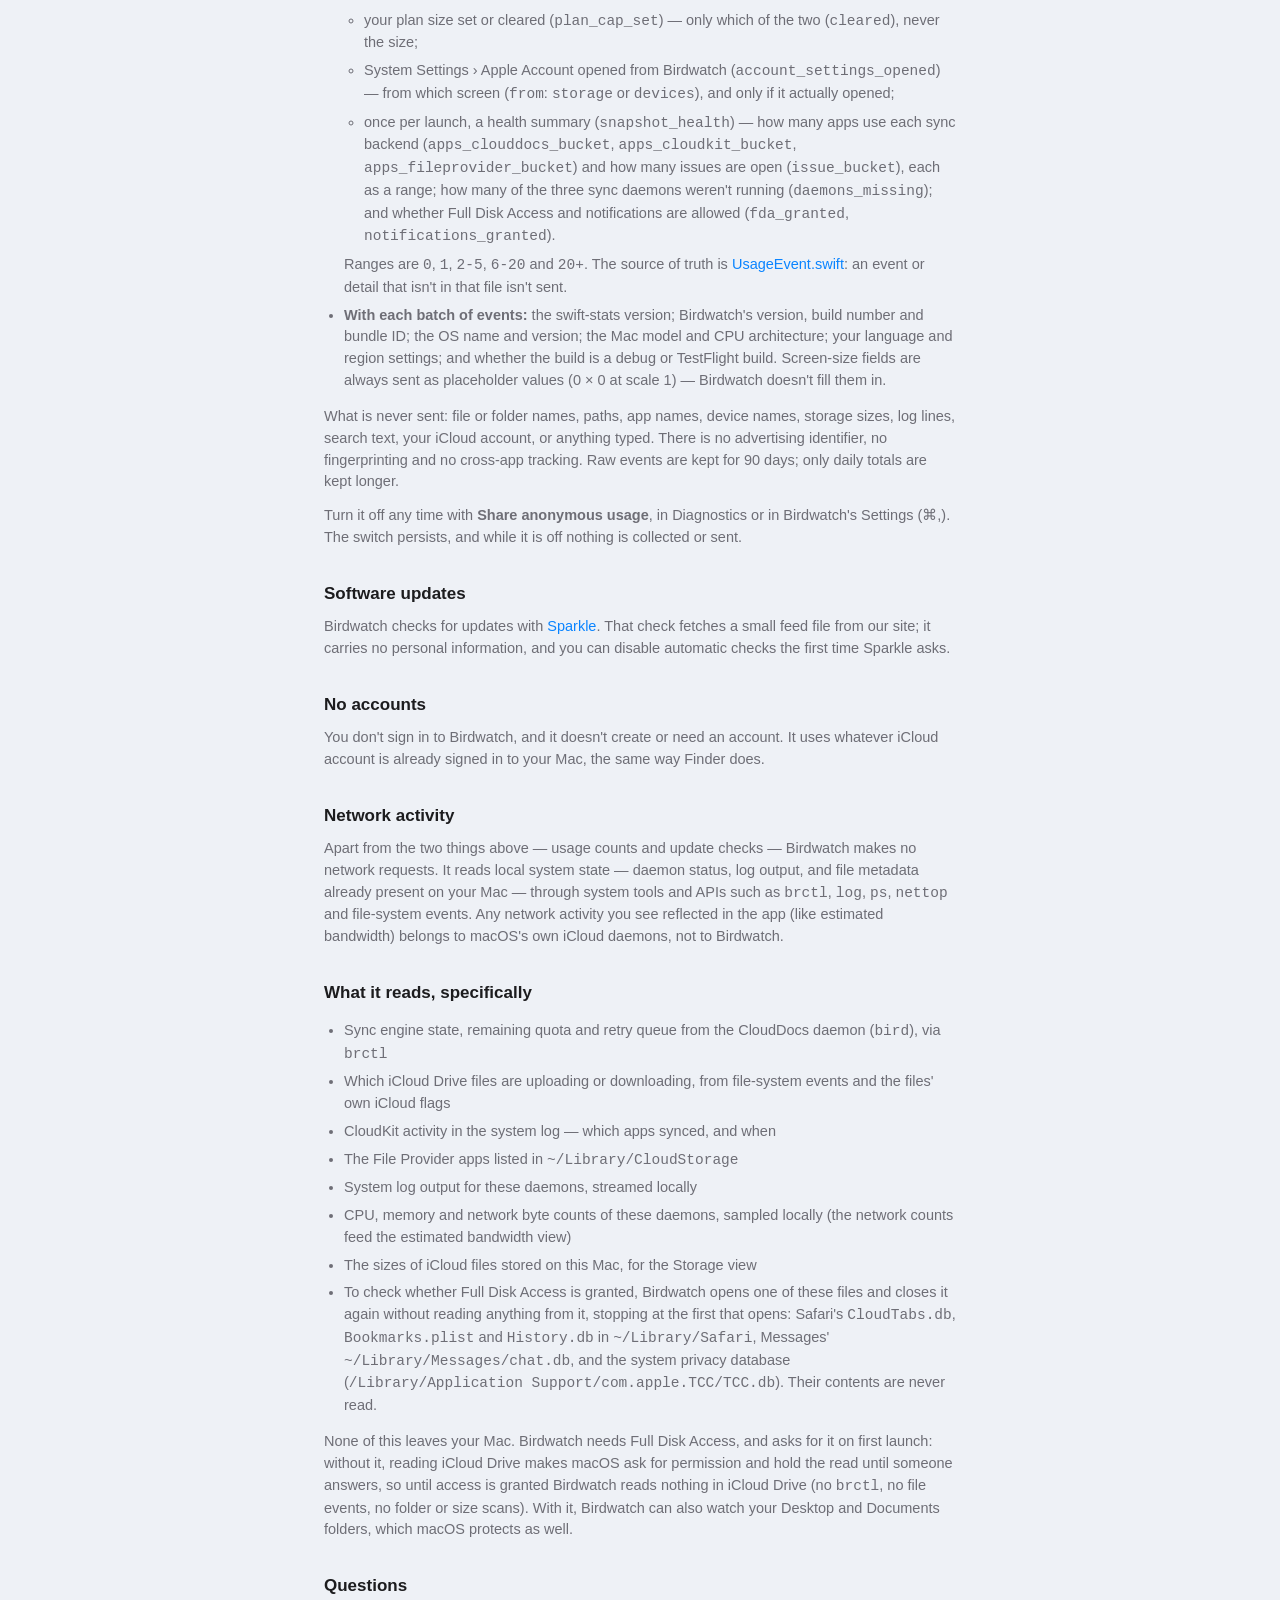
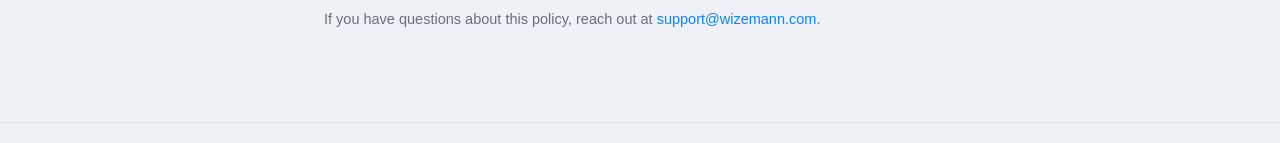
==== commit 6d4df175: "Require Full Disk Access before anything touches iCloud Drive On macOS 27, an app without Full Disk " ====
--- a/site/privacy.html
+++ b/site/privacy.html
@@ -64,7 +64,8 @@
         <li>a setup screen shown, once per screen per launch (<code>onboarding_step_shown</code>)
           — which one (<code>step</code>: <code>welcome</code> or <code>grant_access</code>);</li>
         <li>setup finished (<code>onboarding_completed</code>) — whether Full Disk Access was
-          granted (<code>fda_granted</code>) and notifications requested
+          confirmed (<code>fda_granted</code>; setup can't finish without it, so this is false
+          only when Birdwatch couldn't tell) and whether notifications were requested
           (<code>notifications_requested</code>);</li>
         <li>a screen opened (<code>view_shown</code>) — which screen (<code>view</code>:
           <code>overview</code>, <code>applications</code>, <code>drive</code>,
@@ -189,9 +190,11 @@
       read.</li>
   </ul>
   <p>
-    None of this leaves your Mac. Birdwatch asks for Full Disk Access on first launch so it
-    can also watch your Desktop and Documents folders, which macOS protects; without it,
-    Birdwatch doesn't watch or measure those two folders.
+    None of this leaves your Mac. Birdwatch needs Full Disk Access, and asks for it on first
+    launch: without it, reading iCloud Drive makes macOS ask for permission and hold the read
+    until someone answers, so until access is granted Birdwatch reads nothing in iCloud Drive
+    (no <code>brctl</code>, no file events, no folder or size scans). With it, Birdwatch can
+    also watch your Desktop and Documents folders, which macOS protects as well.
   </p>
 
   <h2>Questions</h2>
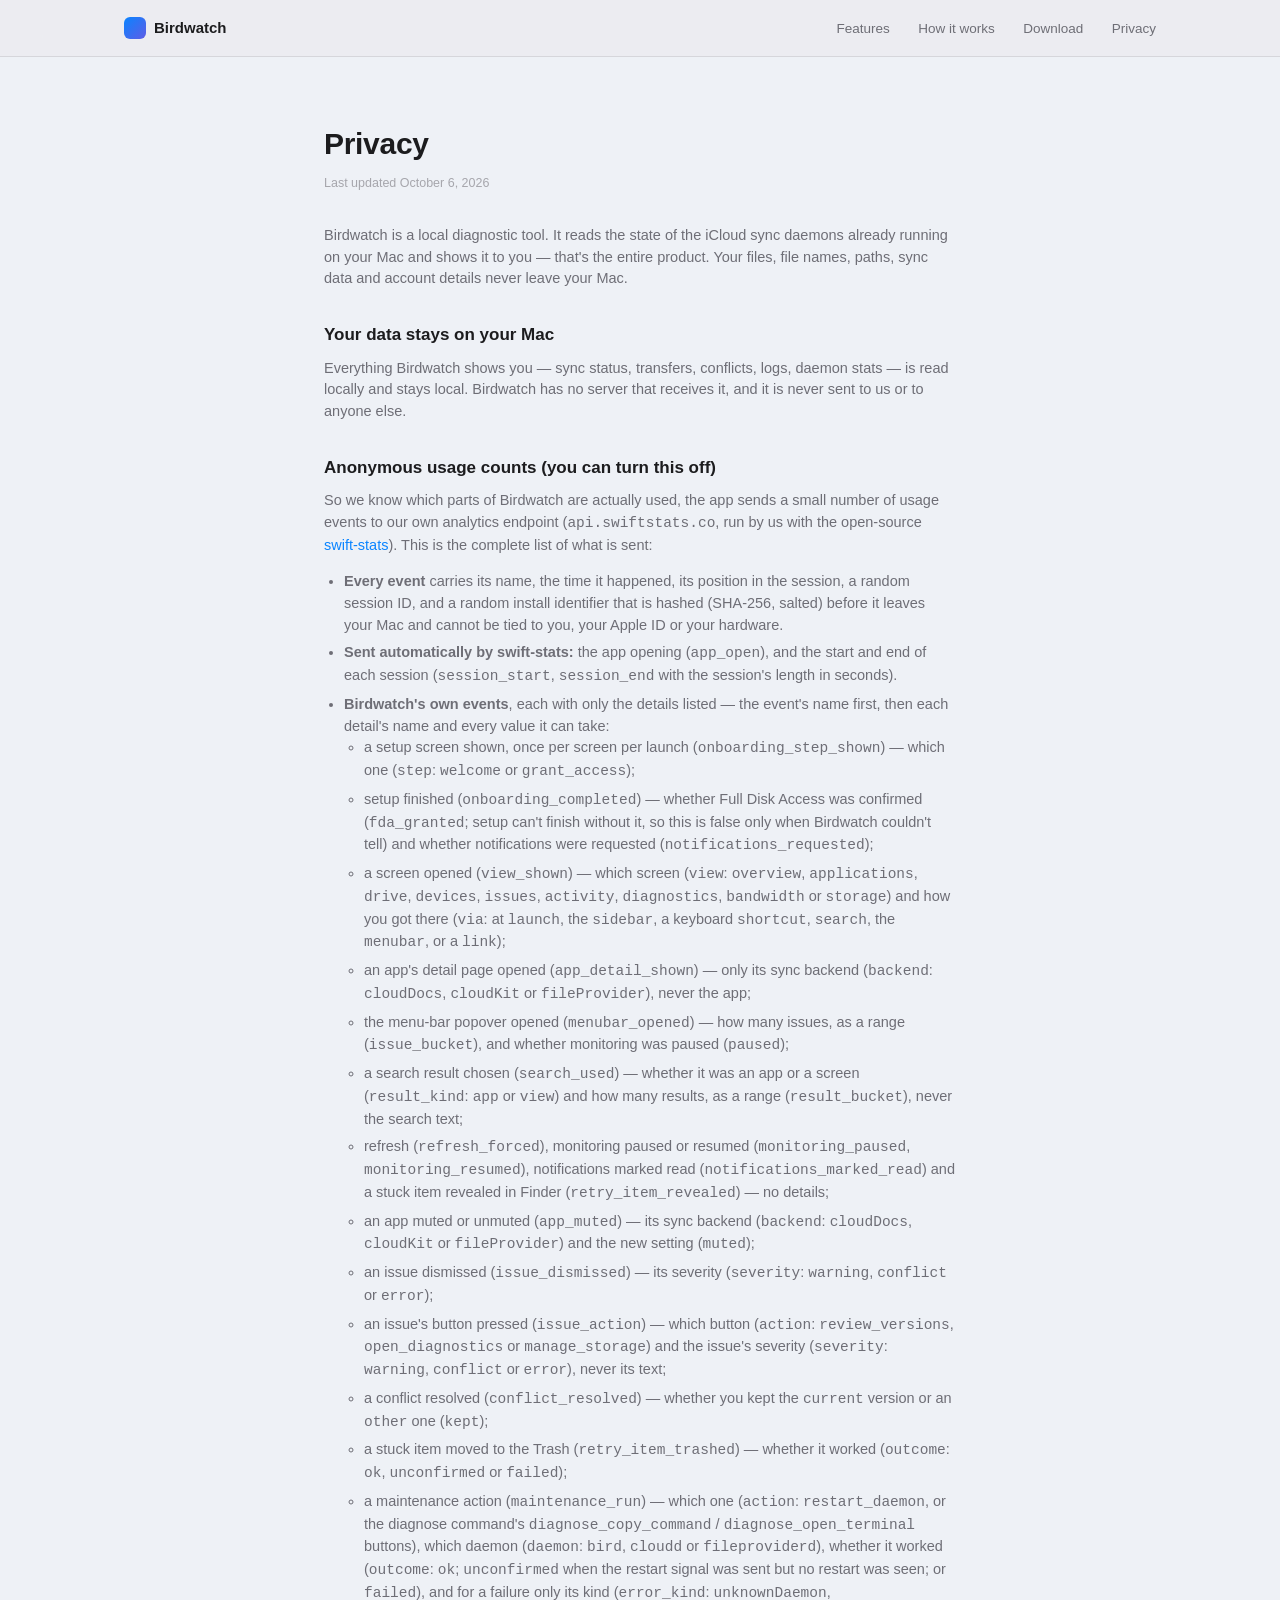
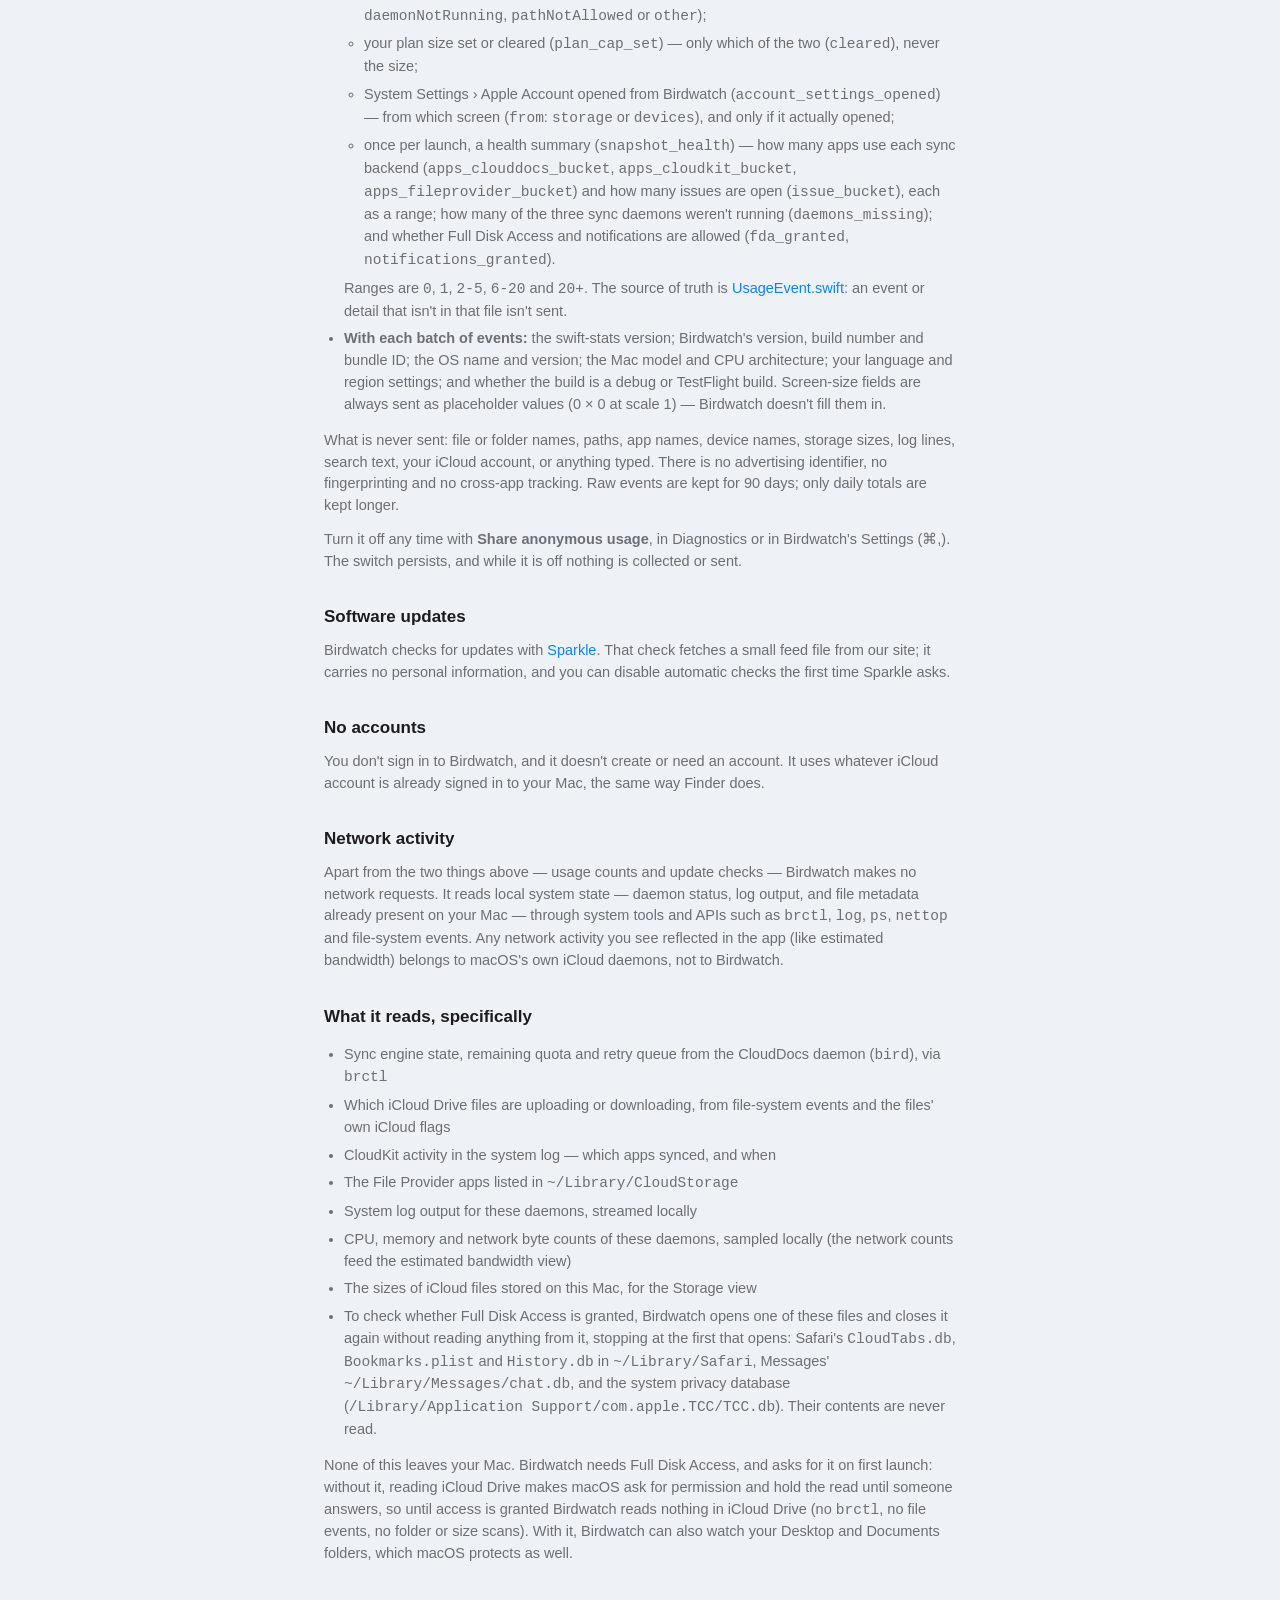
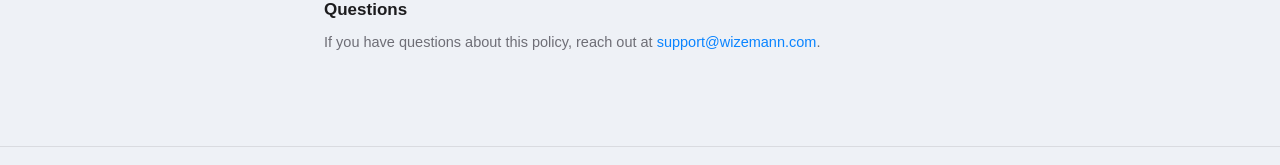
==== commit fd7850e7: "Make the backlog, access loss and caches honest under review bird's retry queue is split into "not s" ====
--- a/site/privacy.html
+++ b/site/privacy.html
@@ -88,18 +88,20 @@
           marked read (<code>notifications_marked_read</code>) and a stuck item revealed in
           Finder (<code>retry_item_revealed</code>) — no details;</li>
         <li>an app muted or unmuted (<code>app_muted</code>) — its sync backend
-          (<code>backend</code>) and the new setting (<code>muted</code>);</li>
+          (<code>backend</code>: <code>cloudDocs</code>, <code>cloudKit</code> or
+          <code>fileProvider</code>) and the new setting (<code>muted</code>);</li>
         <li>an issue dismissed (<code>issue_dismissed</code>) — its severity
           (<code>severity</code>: <code>warning</code>, <code>conflict</code> or
           <code>error</code>);</li>
         <li>an issue's button pressed (<code>issue_action</code>) — which button
           (<code>action</code>: <code>review_versions</code>, <code>open_diagnostics</code> or
-          <code>manage_storage</code>) and the issue's severity (<code>severity</code>), never
-          its text;</li>
+          <code>manage_storage</code>) and the issue's severity (<code>severity</code>:
+          <code>warning</code>, <code>conflict</code> or <code>error</code>), never its text;</li>
         <li>a conflict resolved (<code>conflict_resolved</code>) — whether you kept the
           <code>current</code> version or an <code>other</code> one (<code>kept</code>);</li>
         <li>a stuck item moved to the Trash (<code>retry_item_trashed</code>) — whether it
-          worked (<code>outcome</code>);</li>
+          worked (<code>outcome</code>: <code>ok</code>, <code>unconfirmed</code> or
+          <code>failed</code>);</li>
         <li>a maintenance action (<code>maintenance_run</code>) — which one
           (<code>action</code>: <code>restart_daemon</code>, or the diagnose command's
           <code>diagnose_copy_command</code> / <code>diagnose_open_terminal</code> buttons),
